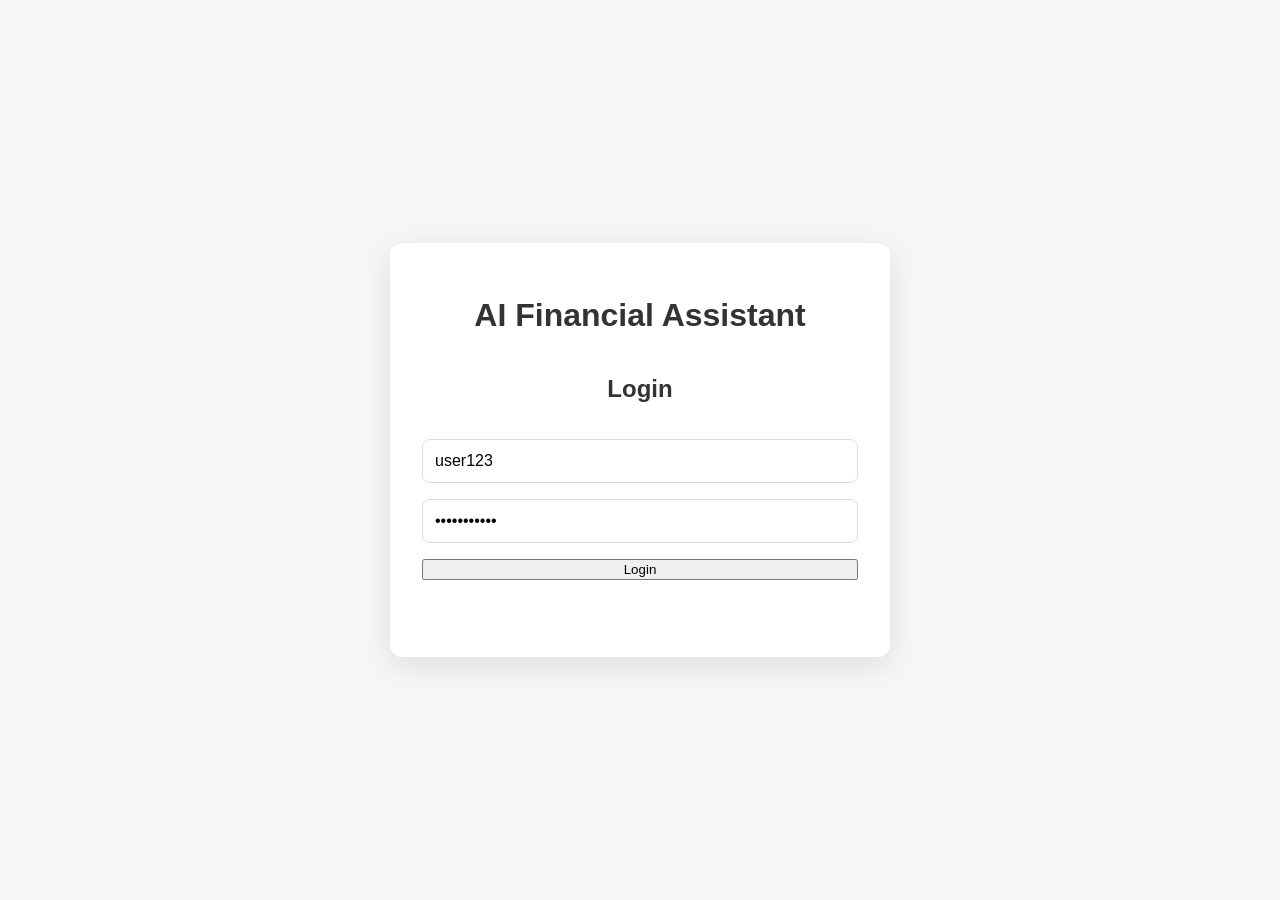
==== frontend/index.html @ 63ec160b "Demo" ====
<head>
<!DOCTYPE html>
<html lang="en">
    <meta charset="UTF-M">
    <meta name="viewport" content="width=device-width, initial-scale=1.0">
    <title>AI Voice Assistant</title>
    <link rel="stylesheet" href="style.css">
</head>
<body>
    <div class="container">
        <h1>AI Financial Assistant</h1>
        
        <div id="login-container">
            <h2>Login</h2>
            <input type="text" id="username" placeholder="Username (user123)" value="user123">
            <input type="password" id="password" placeholder="Password (password123)" value="password123">
            <button id="login-button">Login</button>
            <p id="login-status" class="status-message"></p>
        </div>

        <div id="assistant-container" style="display: none;">
            <button id="speak-button">
                <span>Hold to Speak</span>
            </button>
            <div id="conversation-log">
            </div>
        </div>
    </div>
    <script src="script.js"></script>
</body>
</html>
---- frontend/style.css ----
body {
    font-family: -apple-system, BlinkMacSystemFont, "Segoe UI", Roboto, sans-serif;
    background-color: #f4f7f6;
    display: flex;
    justify-content: center;
    align-items: center;
    min-height: 100vh;
    margin: 0;
}

.container {
    background-color: #ffffff;
    border-radius: 12px;
    box-shadow: 0 8px 30px rgba(0, 0, 0, 0.1);
    width: 90%;
    max-width: 500px;
    padding: 2rem;
    box-sizing: border-box;
}

h1, h2 {
    text-align: center;
    color: #333;
}

/* Login */
#login-container {
    display: flex;
    flex-direction: column;
    gap: 1rem;
}
input[type="text"], input[type="password"] {
    padding: 12px;
    border: 1px solid #ddd;
    border-radius: 8px;
    font-size: 1rem;
}
.status-message {
    text-align: center;
    font-size: 0.9rem;
}
.error { color: #d9534f; }
.success { color: #5cb85c; }

/* Assistant */
#speak-button {
    display: block;
    width: 100%;
    padding: 1rem;
    font-size: 1.2rem;
    font-weight: bold;
    color: white;
    background-color: #007aff;
    border: none;
    border-radius: 8px;
    cursor: pointer;
    transition: background-color 0.2s;
}

#speak-button.listening {
    background-color: #d9534f;
}

#conversation-log {
    margin-top: 1.5rem;
    height: 200px;
    overflow-y: auto;
    border: 1px solid #eee;
    border-radius: 8px;
    padding: 1rem;
    display: flex;
    flex-direction: column;
    gap: 0.75rem;
}

.log-item {
    padding: 10px 15px;
    border-radius: 18px;
    max-width: 80%;
    word-wrap: break-word;
}
.log-item.user {
    background-color: #007aff;
    color: white;
    align-self: flex-end;
    border-bottom-right-radius: 4px;
}
.log-item.bot {
    background-color: #e5e5ea;
    color: black;
    align-self: flex-start;
    border-bottom-left-radius: 4px;
}
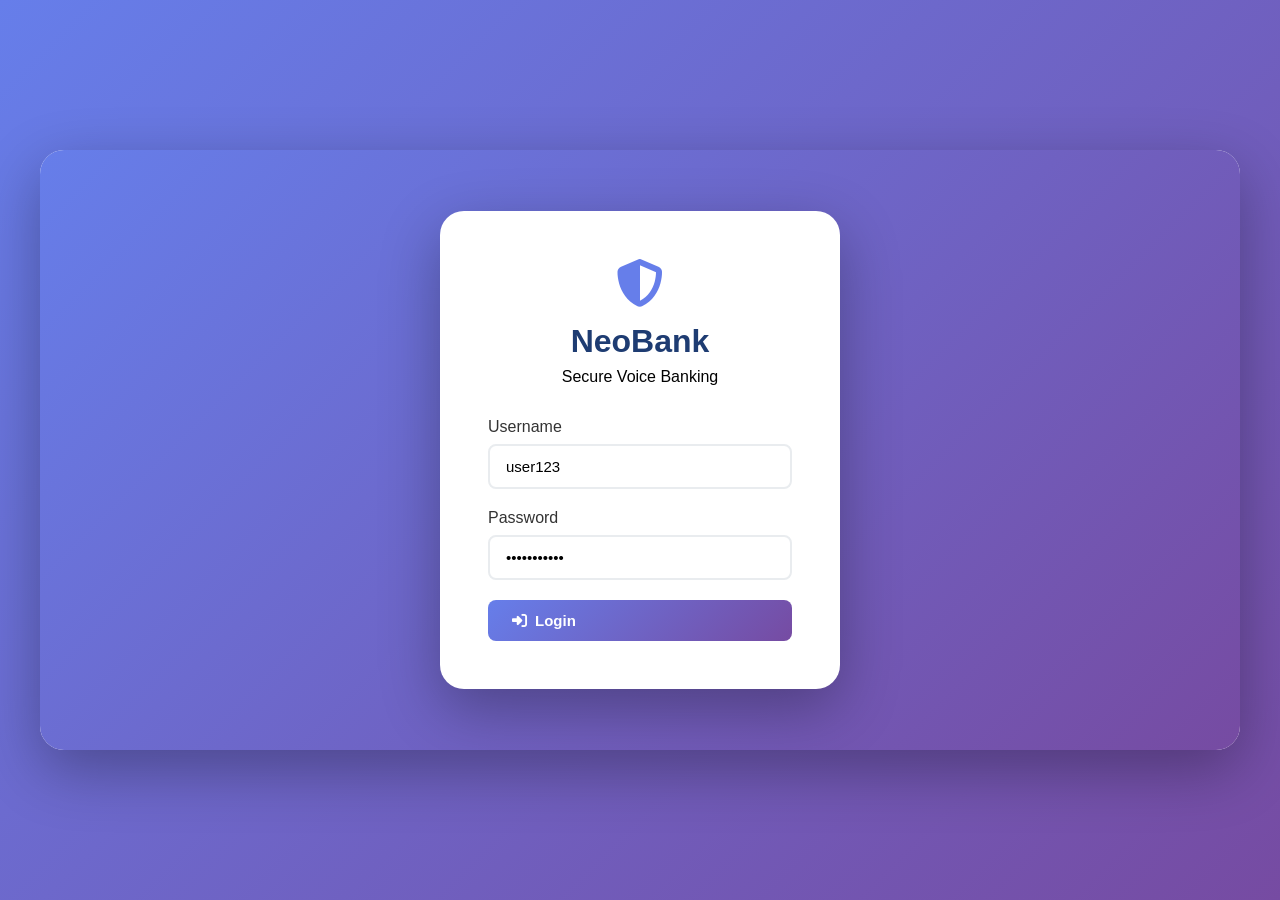
==== commit e2ccea40: "dashboard cretion" ====
--- a/frontend/index.html
+++ b/frontend/index.html
@@ -1,31 +1,1233 @@
-<head>
 <!DOCTYPE html>
 <html lang="en">
-    <meta charset="UTF-M">
+<head>
+    <meta charset="UTF-8">
     <meta name="viewport" content="width=device-width, initial-scale=1.0">
-    <title>AI Voice Assistant</title>
-    <link rel="stylesheet" href="style.css">
+    <title>NeoBank - Advanced Banking</title>
+    <link rel="stylesheet" href="https://cdnjs.cloudflare.com/ajax/libs/font-awesome/6.4.0/css/all.min.css">
+    <style>
+        * {
+            margin: 0;
+            padding: 0;
+            box-sizing: border-box;
+        }
+
+        body {
+            font-family: 'Inter', -apple-system, BlinkMacSystemFont, 'Segoe UI', sans-serif;
+            background: linear-gradient(135deg, #667eea 0%, #764ba2 100%);
+            min-height: 100vh;
+            display: flex;
+            align-items: center;
+            justify-content: center;
+            padding: 20px;
+        }
+
+        .app-container {
+            background: white;
+            border-radius: 24px;
+            box-shadow: 0 20px 60px rgba(0,0,0,0.3);
+            width: 100%;
+            max-width: 1200px;
+            overflow: hidden;
+            display: flex;
+            min-height: 600px;
+        }
+
+        /* Sidebar */
+        .sidebar {
+            background: linear-gradient(180deg, #1e3c72 0%, #2a5298 100%);
+            width: 280px;
+            padding: 30px;
+            color: white;
+            display: flex;
+            flex-direction: column;
+        }
+
+        .logo {
+            display: flex;
+            align-items: center;
+            gap: 12px;
+            margin-bottom: 40px;
+            font-size: 24px;
+            font-weight: bold;
+        }
+
+        .logo i {
+            font-size: 32px;
+            color: #ffd700;
+        }
+
+        .user-info {
+            background: rgba(255,255,255,0.1);
+            padding: 20px;
+            border-radius: 16px;
+            margin-bottom: 30px;
+        }
+
+        .user-info h3 {
+            font-size: 18px;
+            margin-bottom: 8px;
+        }
+
+        .user-info p {
+            font-size: 14px;
+            opacity: 0.8;
+        }
+
+        .nav-menu {
+            flex: 1;
+        }
+
+        .nav-item {
+            padding: 14px 20px;
+            margin-bottom: 8px;
+            border-radius: 12px;
+            cursor: pointer;
+            display: flex;
+            align-items: center;
+            gap: 12px;
+            transition: all 0.3s;
+            font-size: 15px;
+        }
+
+        .nav-item:hover {
+            background: rgba(255,255,255,0.1);
+        }
+
+        .nav-item.active {
+            background: rgba(255,255,255,0.2);
+        }
+
+        .nav-item i {
+            width: 20px;
+            text-align: center;
+        }
+
+        /* Main Content */
+        .main-content {
+            flex: 1;
+            padding: 40px;
+            background: #f8f9fa;
+            overflow-y: auto;
+        }
+
+        .page {
+            display: none;
+        }
+
+        .page.active {
+            display: block;
+            animation: fadeIn 0.3s;
+        }
+
+        @keyframes fadeIn {
+            from { opacity: 0; transform: translateY(10px); }
+            to { opacity: 1; transform: translateY(0); }
+        }
+
+        .page-header {
+            margin-bottom: 30px;
+        }
+
+        .page-header h1 {
+            font-size: 32px;
+            color: #1e3c72;
+            margin-bottom: 8px;
+        }
+
+        .page-header p {
+            color: #666;
+        }
+
+        /* Cards */
+        .card {
+            background: white;
+            border-radius: 16px;
+            padding: 24px;
+            box-shadow: 0 2px 8px rgba(0,0,0,0.1);
+            margin-bottom: 24px;
+        }
+
+        .card-header {
+            display: flex;
+            justify-content: space-between;
+            align-items: center;
+            margin-bottom: 20px;
+        }
+
+        .card-header h2 {
+            font-size: 20px;
+            color: #1e3c72;
+        }
+
+        /* Account Cards */
+        .accounts-grid {
+            display: grid;
+            grid-template-columns: repeat(auto-fit, minmax(300px, 1fr));
+            gap: 20px;
+        }
+
+        .account-card {
+            background: linear-gradient(135deg, #667eea 0%, #764ba2 100%);
+            color: white;
+            padding: 24px;
+            border-radius: 16px;
+            position: relative;
+            overflow: hidden;
+        }
+
+        .account-card::before {
+            content: '';
+            position: absolute;
+            top: -50%;
+            right: -50%;
+            width: 200%;
+            height: 200%;
+            background: radial-gradient(circle, rgba(255,255,255,0.1) 0%, transparent 70%);
+        }
+
+        .account-type {
+            font-size: 14px;
+            opacity: 0.9;
+            margin-bottom: 8px;
+        }
+
+        .account-balance {
+            font-size: 36px;
+            font-weight: bold;
+            margin: 16px 0;
+        }
+
+        .account-number {
+            font-size: 14px;
+            opacity: 0.8;
+        }
+
+        /* Transaction Table */
+        .transaction-table {
+            width: 100%;
+            border-collapse: collapse;
+        }
+
+        .transaction-table th {
+            text-align: left;
+            padding: 12px;
+            border-bottom: 2px solid #e9ecef;
+            color: #666;
+            font-weight: 600;
+            font-size: 14px;
+        }
+
+        .transaction-table td {
+            padding: 16px 12px;
+            border-bottom: 1px solid #f1f3f5;
+        }
+
+        .transaction-table tr:hover {
+            background: #f8f9fa;
+        }
+
+        .transaction-icon {
+            width: 40px;
+            height: 40px;
+            border-radius: 50%;
+            display: flex;
+            align-items: center;
+            justify-content: center;
+            font-size: 18px;
+        }
+
+        .transaction-icon.credit {
+            background: #d4edda;
+            color: #155724;
+        }
+
+        .transaction-icon.debit {
+            background: #f8d7da;
+            color: #721c24;
+        }
+
+        .amount.credit {
+            color: #28a745;
+            font-weight: 600;
+        }
+
+        .amount.debit {
+            color: #dc3545;
+            font-weight: 600;
+        }
+
+        /* Forms */
+        .form-group {
+            margin-bottom: 20px;
+        }
+
+        .form-group label {
+            display: block;
+            margin-bottom: 8px;
+            color: #333;
+            font-weight: 500;
+        }
+
+        .form-group input, .form-group select {
+            width: 100%;
+            padding: 12px 16px;
+            border: 2px solid #e9ecef;
+            border-radius: 8px;
+            font-size: 15px;
+            transition: all 0.3s;
+        }
+
+        .form-group input:focus, .form-group select:focus {
+            outline: none;
+            border-color: #667eea;
+        }
+
+        /* Buttons */
+        .btn {
+            padding: 12px 24px;
+            border: none;
+            border-radius: 8px;
+            font-size: 15px;
+            font-weight: 600;
+            cursor: pointer;
+            transition: all 0.3s;
+            display: inline-flex;
+            align-items: center;
+            gap: 8px;
+        }
+
+        .btn-primary {
+            background: linear-gradient(135deg, #667eea 0%, #764ba2 100%);
+            color: white;
+        }
+
+        .btn-primary:hover {
+            transform: translateY(-2px);
+            box-shadow: 0 4px 12px rgba(102, 126, 234, 0.4);
+        }
+
+        .btn-secondary {
+            background: #e9ecef;
+            color: #333;
+        }
+
+        .btn-secondary:hover {
+            background: #dee2e6;
+        }
+
+        .btn-danger {
+            background: #dc3545;
+            color: white;
+        }
+
+        /* Voice Authentication */
+        .voice-auth-card {
+            text-align: center;
+            padding: 40px;
+        }
+
+        .mic-button {
+            width: 120px;
+            height: 120px;
+            border-radius: 50%;
+            border: none;
+            background: linear-gradient(135deg, #667eea 0%, #764ba2 100%);
+            color: white;
+            font-size: 48px;
+            cursor: pointer;
+            transition: all 0.3s;
+            box-shadow: 0 8px 24px rgba(102, 126, 234, 0.3);
+            margin: 20px auto;
+            display: flex;
+            align-items: center;
+            justify-content: center;
+        }
+
+        .mic-button:hover {
+            transform: scale(1.05);
+        }
+
+        .mic-button.recording {
+            animation: pulse 1.5s infinite;
+            background: #dc3545;
+        }
+
+        @keyframes pulse {
+            0%, 100% { transform: scale(1); }
+            50% { transform: scale(1.1); }
+        }
+
+        .status-badge {
+            display: inline-block;
+            padding: 6px 12px;
+            border-radius: 20px;
+            font-size: 13px;
+            font-weight: 600;
+        }
+
+        .status-badge.success {
+            background: #d4edda;
+            color: #155724;
+        }
+
+        .status-badge.warning {
+            background: #fff3cd;
+            color: #856404;
+        }
+
+        .status-badge.danger {
+            background: #f8d7da;
+            color: #721c24;
+        }
+
+        /* Modal */
+        .modal {
+            display: none;
+            position: fixed;
+            top: 0;
+            left: 0;
+            right: 0;
+            bottom: 0;
+            background: rgba(0,0,0,0.5);
+            z-index: 1000;
+            align-items: center;
+            justify-content: center;
+        }
+
+        .modal.active {
+            display: flex;
+        }
+
+        .modal-content {
+            overflow-y: auto;
+            background: white;
+            border-radius: 16px;
+            padding: 32px;
+            max-width: 500px;
+            width: 90%;
+            max-height: 90vh;
+        }
+
+        .modal-header {
+            margin-bottom: 24px;
+        }
+
+        .modal-header h2 {
+            color: #1e3c72;
+            margin-bottom: 8px;
+        }
+
+        .close-modal {
+            float: right;
+            font-size: 24px;
+            cursor: pointer;
+            color: #999;
+        }
+
+        .close-modal:hover {
+            color: #333;
+        }
+
+        /* Login Screen */
+        #login-screen {
+            display: flex;
+            align-items: center;
+            justify-content: center;
+            width: 100%;
+            min-height: 600px;
+            background: linear-gradient(135deg, #667eea 0%, #764ba2 100%);
+        }
+
+        .login-card {
+            background: white;
+            border-radius: 24px;
+            padding: 48px;
+            width: 100%;
+            max-width: 400px;
+            box-shadow: 0 20px 60px rgba(0,0,0,0.3);
+        }
+
+        .login-header {
+            text-align: center;
+            margin-bottom: 32px;
+        }
+
+        .login-header i {
+            font-size: 48px;
+            color: #667eea;
+            margin-bottom: 16px;
+        }
+
+        .login-header h1 {
+            color: #1e3c72;
+            margin-bottom: 8px;
+        }
+
+        .alert {
+            padding: 12px 16px;
+            border-radius: 8px;
+            margin-bottom: 16px;
+            font-size: 14px;
+        }
+
+        .alert-success {
+            background: #d4edda;
+            color: #155724;
+        }
+
+        .alert-danger {
+            background: #f8d7da;
+            color: #721c24;
+        }
+
+        .alert-info {
+            background: #d1ecf1;
+            color: #0c5460;
+        }
+
+        /* Responsive */
+        @media (max-width: 768px) {
+            .app-container {
+                flex-direction: column;
+            }
+            
+            .sidebar {
+                width: 100%;
+            }
+            
+            .accounts-grid {
+                grid-template-columns: 1fr;
+            }
+        }
+    </style>
 </head>
 <body>
-    <div class="container">
-        <h1>AI Financial Assistant</h1>
-        
-        <div id="login-container">
-            <h2>Login</h2>
-            <input type="text" id="username" placeholder="Username (user123)" value="user123">
-            <input type="password" id="password" placeholder="Password (password123)" value="password123">
-            <button id="login-button">Login</button>
-            <p id="login-status" class="status-message"></p>
+    <div class="app-container">
+        <!-- Login Screen -->
+        <div id="login-screen">
+            <div class="login-card">
+                <div class="login-header">
+                    <i class="fa-solid fa-shield-halved"></i>
+                    <h1>NeoBank</h1>
+                    <p>Secure Voice Banking</p>
+                </div>
+                <div id="login-alert"></div>
+                <div class="form-group">
+                    <label>Username</label>
+                    <input type="text" id="login-username" value="user123" placeholder="Enter username">
+                </div>
+                <div class="form-group">
+                    <label>Password</label>
+                    <input type="password" id="login-password" value="password123" placeholder="Enter password">
+                </div>
+                <button class="btn btn-primary" id="login-btn" style="width: 100%;">
+                    <i class="fa-solid fa-sign-in-alt"></i> Login
+                </button>
+            </div>
         </div>
 
-        <div id="assistant-container" style="display: none;">
-            <button id="speak-button">
-                <span>Hold to Speak</span>
-            </button>
-            <div id="conversation-log">
+        <!-- Main App (Hidden until login) -->
+        <div id="main-app" style="display: none; width: 100%; flex-direction: row;">
+            <!-- Sidebar -->
+            <div class="sidebar">
+                <div class="logo">
+                    <i class="fa-solid fa-shield-halved"></i>
+                    <span>NeoBank</span>
+                </div>
+
+                <div class="user-info">
+                    <h3 id="user-name">Alex Johnson</h3>
+                    <p id="user-account">Account: ****5678</p>
+                    <div style="margin-top: 12px;">
+                        <span class="status-badge" id="voice-status">
+                            <i class="fa-solid fa-microphone-slash"></i> Voice Not Enrolled
+                        </span>
+                    </div>
+                </div>
+
+                <nav class="nav-menu">
+                    <div class="nav-item active" data-page="dashboard">
+                        <i class="fa-solid fa-house"></i>
+                        <span>Dashboard</span>
+                    </div>
+                    <div class="nav-item" data-page="accounts">
+                        <i class="fa-solid fa-wallet"></i>
+                        <span>Accounts</span>
+                    </div>
+                    <div class="nav-item" data-page="transfer">
+                        <i class="fa-solid fa-exchange-alt"></i>
+                        <span>Transfer Money</span>
+                    </div>
+                    <div class="nav-item" data-page="transactions">
+                        <i class="fa-solid fa-receipt"></i>
+                        <span>Transactions</span>
+                    </div>
+                    <div class="nav-item" data-page="voice-auth">
+                        <i class="fa-solid fa-microphone"></i>
+                        <span>Voice Authentication</span>
+                    </div>
+                </nav>
+
+                <button class="btn btn-secondary" id="logout-btn" style="width: 100%;">
+                    <i class="fa-solid fa-sign-out-alt"></i> Logout
+                </button>
+            </div>
+
+            <!-- Main Content Area -->
+            <div class="main-content">
+                <!-- Dashboard Page -->
+                <div class="page active" id="page-dashboard">
+                    <div class="page-header">
+                        <h1>Dashboard</h1>
+                        <p>Welcome back! Here's your financial overview</p>
+                    </div>
+
+                    <div class="accounts-grid">
+                        <div class="account-card">
+                            <div class="account-type">Checking Account</div>
+                            <div class="account-balance" id="dash-balance">$5,230.50</div>
+                            <div class="account-number">•••• •••• •••• 5678</div>
+                        </div>
+                    </div>
+
+                    <div class="card">
+                        <div class="card-header">
+                            <h2>Recent Transactions</h2>
+                            <a href="#" class="view-all" style="color: #667eea; text-decoration: none;">View All</a>
+                        </div>
+                        <table class="transaction-table" id="recent-transactions">
+                            <thead>
+                                <tr>
+                                    <th>Type</th>
+                                    <th>Description</th>
+                                    <th>Date</th>
+                                    <th>Amount</th>
+                                </tr>
+                            </thead>
+                            <tbody>
+                                <tr>
+                                    <td>
+                                        <div class="transaction-icon debit">
+                                            <i class="fa-solid fa-arrow-up"></i>
+                                        </div>
+                                    </td>
+                                    <td>Starbucks</td>
+                                    <td>2025-11-16</td>
+                                    <td class="amount debit">-$5.75</td>
+                                </tr>
+                            </tbody>
+                        </table>
+                    </div>
+                </div>
+
+                <!-- Accounts Page -->
+                <div class="page" id="page-accounts">
+                    <div class="page-header">
+                        <h1>My Accounts</h1>
+                        <p>Manage your accounts and view balances</p>
+                    </div>
+
+                    <div class="accounts-grid" id="accounts-list">
+                        <!-- Populated by JS -->
+                    </div>
+                </div>
+
+                <!-- Transfer Page -->
+                <div class="page" id="page-transfer">
+                    <div class="page-header">
+                        <h1>Transfer Money</h1>
+                        <p>Send money securely with voice authentication</p>
+                    </div>
+
+                    <div class="card">
+                        <div id="transfer-alert"></div>
+                        <div class="form-group">
+                            <label>Recipient</label>
+                            <input type="text" id="transfer-recipient" placeholder="Enter recipient name">
+                        </div>
+                        <div class="form-group">
+                            <label>Amount</label>
+                            <input type="number" id="transfer-amount" placeholder="0.00" step="0.01">
+                        </div>
+                        <div class="form-group">
+                            <label>Currency</label>
+                            <select id="transfer-currency">
+                                <option value="USD">USD - US Dollar</option>
+                                <option value="EUR">EUR - Euro</option>
+                                <option value="GBP">GBP - British Pound</option>
+                            </select>
+                        </div>
+                        <button class="btn btn-primary" id="initiate-transfer-btn">
+                            <i class="fa-solid fa-lock"></i> Proceed to Security Verification
+                        </button>
+                    </div>
+                </div>
+
+                <!-- Transactions Page -->
+                <div class="page" id="page-transactions">
+                    <div class="page-header">
+                        <h1>Transaction History</h1>
+                        <p>View all your past transactions</p>
+                    </div>
+
+                    <div class="card">
+                        <table class="transaction-table" id="all-transactions">
+                            <thead>
+                                <tr>
+                                    <th>Type</th>
+                                    <th>Description</th>
+                                    <th>Date</th>
+                                    <th>Amount</th>
+                                    <th>Status</th>
+                                </tr>
+                            </thead>
+                            <tbody>
+                                <!-- Populated by JS -->
+                            </tbody>
+                        </table>
+                    </div>
+                </div>
+
+                <!-- Voice Authentication Page -->
+                <div class="page" id="page-voice-auth">
+                    <div class="page-header">
+                        <h1>Voice Authentication</h1>
+                        <p>Set up biometric voice security</p>
+                    </div>
+
+                    <div class="card voice-auth-card">
+                        <h2 style="margin-bottom: 16px;">Voice ID Setup</h2>
+                        <p style="color: #666; margin-bottom: 24px;">
+                            Record yourself saying: <strong>"My voice is my password"</strong>
+                        </p>
+                        
+                        <div id="enrollment-controls">
+                            <div style="display: flex; gap: 16px; justify-content: center; margin: 24px 0;">
+                                <button class="btn btn-primary" id="record-sample-1">
+                                    <i class="fa-solid fa-microphone"></i> Sample 1
+                                </button>
+                                <button class="btn btn-secondary" id="record-sample-2" disabled>
+                                    <i class="fa-solid fa-microphone"></i> Sample 2
+                                </button>
+                                <button class="btn btn-secondary" id="record-sample-3" disabled>
+                                    <i class="fa-solid fa-microphone"></i> Sample 3
+                                </button>
+                            </div>
+                            <button class="btn btn-primary" id="submit-enrollment" style="display: none;">
+                                <i class="fa-solid fa-check"></i> Complete Enrollment
+                            </button>
+                        </div>
+                        
+                        <div id="enrollment-status" style="margin-top: 24px;"></div>
+                    </div>
+                </div>
             </div>
         </div>
     </div>
-    <script src="script.js"></script>
+
+    <!-- Security Verification Modal -->
+    <div class="modal" id="security-modal">
+        <div class="modal-content">
+            <div class="modal-header">
+                <span class="close-modal" id="close-security-modal">&times;</span>
+                <h2>Security Verification</h2>
+                <p style="color: #666;">Please complete verification to proceed</p>
+            </div>
+            
+            <div id="security-step-pin" class="security-step">
+                <h3 style="margin-bottom: 16px;">Step 1: Enter PIN</h3>
+                <div class="form-group">
+                    <label>4-Digit PIN</label>
+                    <input type="password" id="security-pin" placeholder="••••" maxlength="4">
+                </div>
+                <button class="btn btn-primary" id="verify-pin-btn">
+                    <i class="fa-solid fa-check"></i> Verify PIN
+                </button>
+            </div>
+
+            <div id="security-step-voice" class="security-step" style="display: none;">
+                <h3 style="margin-bottom: 16px;">Step 2: Voice Verification</h3>
+                <p style="color: #666; margin-bottom: 24px;">
+                    Say: <strong>"My voice is my password"</strong>
+                </p>
+                <button class="mic-button" id="verify-voice-btn">
+                    <i class="fa-solid fa-microphone"></i>
+                </button>
+                <p style="text-align: center; color: #666;">Click to record</p>
+            </div>
+
+            <div id="security-status" style="margin-top: 24px;"></div>
+        </div>
+    </div>
+
+    <script>
+        // Configuration
+        const API_URL = 'http://127.0.0.1:8000';
+        let userToken = null;
+        let currentUser = null;
+        let audioContext = null;
+        let mediaStreamSource = null;
+        let audioBlobs = [];
+        let pendingTransfer = null;
+
+        // Initialize
+        document.addEventListener('DOMContentLoaded', () => {
+            initializeApp();
+        });
+
+        async function initializeApp() {
+            // Setup audio context
+            try {
+                const stream = await navigator.mediaDevices.getUserMedia({ audio: true });
+                audioContext = new (window.AudioContext || window.webkitAudioContext)();
+                mediaStreamSource = audioContext.createMediaStreamSource(stream);
+                console.log('✓ Audio initialized');
+            } catch (err) {
+                console.error('Microphone access denied:', err);
+            }
+
+            // Event Listeners
+            document.getElementById('login-btn').addEventListener('click', handleLogin);
+            document.getElementById('logout-btn').addEventListener('click', handleLogout);
+            document.getElementById('initiate-transfer-btn').addEventListener('click', initiateTransfer);
+            document.getElementById('verify-pin-btn').addEventListener('click', verifyPIN);
+            document.getElementById('verify-voice-btn').addEventListener('click', recordVoiceVerification);
+            document.getElementById('close-security-modal').addEventListener('click', closeSecurityModal);
+            document.getElementById('submit-enrollment').addEventListener('click', submitEnrollment);
+            document.getElementById('record-sample-1').addEventListener('click', () => recordSample(1));
+            document.getElementById('record-sample-2').addEventListener('click', () => recordSample(2));
+            document.getElementById('record-sample-3').addEventListener('click', () => recordSample(3));
+
+            // Navigation
+            document.querySelectorAll('.nav-item').forEach(item => {
+                item.addEventListener('click', () => navigateToPage(item.dataset.page));
+            });
+        }
+
+        // Authentication
+        async function handleLogin() {
+            const username = document.getElementById('login-username').value;
+            const password = document.getElementById('login-password').value;
+            const alertDiv = document.getElementById('login-alert');
+
+            try {
+                const response = await fetch(`${API_URL}/auth/login`, {
+                    method: 'POST',
+                    headers: { 'Content-Type': 'application/json' },
+                    body: JSON.stringify({ username, password })
+                });
+
+                if (!response.ok) throw new Error('Invalid credentials');
+
+                const data = await response.json();
+                userToken = data.access_token;
+
+                alertDiv.innerHTML = '<div class="alert alert-success">Login successful! Loading your account...</div>';
+
+                setTimeout(() => {
+                    document.getElementById('login-screen').style.display = 'none';
+                    document.getElementById('main-app').style.display = 'flex';
+                    loadUserData();
+                }, 1000);
+
+            } catch (error) {
+                alertDiv.innerHTML = '<div class="alert alert-danger">Login failed. Please check your credentials.</div>';
+            }
+        }
+
+        function handleLogout() {
+            userToken = null;
+            currentUser = null;
+            document.getElementById('main-app').style.display = 'none';
+            document.getElementById('login-screen').style.display = 'flex';
+            document.getElementById('login-alert').innerHTML = '';
+        }
+
+        async function loadUserData() {
+            try {
+                // Load balance
+                const balanceRes = await fetch(`${API_URL}/accounts/balance`, {
+                    headers: { 'Authorization': `Bearer ${userToken}` }
+                });
+                const accounts = await balanceRes.json();
+                currentUser = { accounts };
+
+                // Update UI
+                updateDashboard(accounts[0]);
+                updateAccountsList(accounts);
+                loadTransactions();
+
+            } catch (error) {
+                console.error('Failed to load user data:', error);
+            }
+        }
+
+        function updateDashboard(account) {
+            document.getElementById('dash-balance').textContent = `$${account.balance.toFixed(2)}`;
+        }
+
+        function updateAccountsList(accounts) {
+            const container = document.getElementById('accounts-list');
+            container.innerHTML = accounts.map(acc => `
+                <div class="account-card">
+                    <div class="account-type">${acc.account_type.charAt(0).toUpperCase() + acc.account_type.slice(1)} Account</div>
+                    <div class="account-balance">$${acc.balance.toFixed(2)}</div>
+                    <div class="account-number">•••• •••• •••• 5678</div>
+                </div>
+            `).join('');
+        }
+
+        async function loadTransactions() {
+            try {
+                const response = await fetch(`${API_URL}/accounts/history`, {
+                    headers: { 'Authorization': `Bearer ${userToken}` }
+                });
+                const transactions = await response.json();
+
+                const tbody = document.querySelector('#all-transactions tbody');
+                tbody.innerHTML = transactions.map(tx => `
+                    <tr>
+                        <td>
+                            <div class="transaction-icon ${tx.amount < 0 ? 'debit' : 'credit'}">
+                                <i class="fa-solid fa-arrow-${tx.amount < 0 ? 'up' : 'down'}"></i>
+                            </div>
+                        </td>
+                        <td>${tx.description}</td>
+                        <td>${tx.date}</td>
+                        <td class="amount ${tx.amount < 0 ? 'debit' : 'credit'}">
+                            ${tx.amount < 0 ? '-' : '+'}$${Math.abs(tx.amount).toFixed(2)}
+                        </td>
+                        <td><span class="status-badge success">Completed</span></td>
+                    </tr>
+                `).join('');
+
+            } catch (error) {
+                console.error('Failed to load transactions:', error);
+            }
+        }
+
+        // Navigation
+        function navigateToPage(pageId) {
+            document.querySelectorAll('.page').forEach(page => page.classList.remove('active'));
+            document.querySelectorAll('.nav-item').forEach(item => item.classList.remove('active'));
+            
+            document.getElementById(`page-${pageId}`).classList.add('active');
+            document.querySelector(`[data-page="${pageId}"]`).classList.add('active');
+        }
+
+        // Transfer Flow
+        function initiateTransfer() {
+            const recipient = document.getElementById('transfer-recipient').value;
+            const amount = parseFloat(document.getElementById('transfer-amount').value);
+            const currency = document.getElementById('transfer-currency').value;
+            const alertDiv = document.getElementById('transfer-alert');
+
+            if (!recipient || !amount || amount <= 0) {
+                alertDiv.innerHTML = '<div class="alert alert-danger">Please enter valid recipient and amount</div>';
+                return;
+            }
+
+            if (amount > currentUser.accounts[0].balance) {
+                alertDiv.innerHTML = '<div class="alert alert-danger">Insufficient funds</div>';
+                return;
+            }
+
+            pendingTransfer = { recipient, amount, currency };
+            document.getElementById('security-modal').classList.add('active');
+        }
+
+        async function verifyPIN() {
+            const pin = document.getElementById('security-pin').value;
+            const statusDiv = document.getElementById('security-status');
+
+            if (pin.length !== 4) {
+                statusDiv.innerHTML = '<div class="alert alert-danger">PIN must be 4 digits</div>';
+                return;
+            }
+
+            try {
+                const response = await fetch(`${API_URL}/auth/verify-pin`, {
+                    method: 'POST',
+                    headers: {
+                        'Authorization': `Bearer ${userToken}`,
+                        'Content-Type': 'application/json'
+                    },
+                    body: JSON.stringify({ pin })
+                });
+
+                if (!response.ok) throw new Error('Invalid PIN');
+
+                statusDiv.innerHTML = '<div class="alert alert-success">PIN verified! Proceed to voice verification.</div>';
+                pendingTransfer.pin = pin;
+
+                setTimeout(() => {
+                    document.getElementById('security-step-pin').style.display = 'none';
+                    document.getElementById('security-step-voice').style.display = 'block';
+                    statusDiv.innerHTML = '';
+                }, 1500);
+
+            } catch (error) {
+                statusDiv.innerHTML = '<div class="alert alert-danger">Invalid PIN. Please try again.</div>';
+            }
+        }
+
+        async function login() {
+            const username = document.getElementById("username").value;
+            const password = document.getElementById("password").value;
+
+            const response = await fetch("http://127.0.0.1:8000/auth/login", {
+                method: "POST",
+                headers: {
+                    "Content-Type": "application/json"
+                },
+                body: JSON.stringify({ username, password })
+            });
+
+            const data = await response.json();
+
+            if (response.ok) {
+                localStorage.setItem("token", data.access_token);
+                alert("Login successful!");
+                window.location.href = "/dashboard.html";
+            } else {
+                alert("Login failed: " + data.detail);
+            }
+        }
+
+
+        async function recordVoiceVerification() {
+            if (!audioContext || audioContext.state === 'suspended') {
+                await audioContext.resume();
+            }
+
+            const button = document.getElementById('verify-voice-btn');
+            const statusDiv = document.getElementById('security-status');
+
+            button.classList.add('recording');
+            statusDiv.innerHTML = '<div class="alert alert-info">Recording... Speak now!</div>';
+
+            const audioData = [];
+            const bufferSize = 4096;
+            const recorderNode = audioContext.createScriptProcessor(bufferSize, 1, 1);
+
+            recorderNode.onaudioprocess = (e) => {
+                const inputData = e.inputBuffer.getChannelData(0);
+                for (let i = 0; i < inputData.length; i++) {
+                    audioData.push(inputData[i]);
+                }
+            };
+
+            mediaStreamSource.connect(recorderNode);
+            recorderNode.connect(audioContext.destination);
+
+            setTimeout(async () => {
+                mediaStreamSource.disconnect(recorderNode);
+                recorderNode.disconnect(audioContext.destination);
+                button.classList.remove('recording');
+
+                const wavBlob = exportWAV(audioData, audioContext.sampleRate);
+                await verifyVoiceAndTransfer(wavBlob);
+            }, 3000);
+        }
+
+        async function verifyVoiceAndTransfer(voiceBlob) {
+            const statusDiv = document.getElementById('security-status');
+            statusDiv.innerHTML = '<div class="alert alert-info">Verifying your voice...</div>';
+
+            try {
+                const formData = new FormData();
+                formData.append('file', voiceBlob, 'verify.wav');
+
+                const response = await fetch(`${API_URL}/auth/verify-voice`, {
+                    method: 'POST',
+                    headers: { 'Authorization': `Bearer ${userToken}` },
+                    body: formData
+                });
+
+                if (!response.ok) {
+                    const error = await response.json();
+                    throw new Error(error.detail || 'Voice verification failed');
+                }
+
+                statusDiv.innerHTML = '<div class="alert alert-success">Voice verified! Processing transfer...</div>';
+
+                // Execute transfer
+                setTimeout(() => executeTransfer(), 1000);
+
+            } catch (error) {
+                statusDiv.innerHTML = `<div class="alert alert-danger">${error.message}</div>`;
+            }
+        }
+
+        async function executeTransfer() {
+            const statusDiv = document.getElementById('security-status');
+
+            try {
+                const response = await fetch(`${API_URL}/transfer`, {
+                    method: 'POST',
+                    headers: {
+                        'Authorization': `Bearer ${userToken}`,
+                        'Content-Type': 'application/json'
+                    },
+                    body: JSON.stringify({
+                        recipient: pendingTransfer.recipient,
+                        amount: pendingTransfer.amount,
+                        currency: pendingTransfer.currency,
+                        pin: pendingTransfer.pin
+                    })
+                });
+
+                if (!response.ok) throw new Error('Transfer failed');
+
+                const data = await response.json();
+                statusDiv.innerHTML = `<div class="alert alert-success">Transfer successful! New balance: ${data.new_balance.toFixed(2)}</div>`;
+
+                setTimeout(() => {
+                    closeSecurityModal();
+                    loadUserData();
+                    document.getElementById('transfer-alert').innerHTML = '<div class="alert alert-success">Money transferred successfully!</div>';
+                    document.getElementById('transfer-recipient').value = '';
+                    document.getElementById('transfer-amount').value = '';
+                }, 2000);
+
+            } catch (error) {
+                statusDiv.innerHTML = '<div class="alert alert-danger">Transfer failed. Please try again.</div>';
+            }
+        }
+
+        function closeSecurityModal() {
+            document.getElementById('security-modal').classList.remove('active');
+            document.getElementById('security-step-pin').style.display = 'block';
+            document.getElementById('security-step-voice').style.display = 'none';
+            document.getElementById('security-pin').value = '';
+            document.getElementById('security-status').innerHTML = '';
+            pendingTransfer = null;
+        }
+
+        // Voice Enrollment
+        async function recordSample(sampleNum) {
+            if (!audioContext || audioContext.state === 'suspended') {
+                await audioContext.resume();
+            }
+
+            const button = document.getElementById(`record-sample-${sampleNum}`);
+            const nextButton = document.getElementById(`record-sample-${sampleNum + 1}`);
+            const statusDiv = document.getElementById('enrollment-status');
+
+            button.innerHTML = '<i class="fa-solid fa-circle fa-beat"></i> Recording...';
+            button.disabled = true;
+            statusDiv.innerHTML = '<div class="alert alert-info">Recording... Say: "My voice is my password"</div>';
+
+            const audioData = [];
+            const bufferSize = 4096;
+            const recorderNode = audioContext.createScriptProcessor(bufferSize, 1, 1);
+
+            recorderNode.onaudioprocess = (e) => {
+                const inputData = e.inputBuffer.getChannelData(0);
+                for (let i = 0; i < inputData.length; i++) {
+                    audioData.push(inputData[i]);
+                }
+            };
+
+            mediaStreamSource.connect(recorderNode);
+            recorderNode.connect(audioContext.destination);
+
+            setTimeout(() => {
+                mediaStreamSource.disconnect(recorderNode);
+                recorderNode.disconnect(audioContext.destination);
+
+                const wavBlob = exportWAV(audioData, audioContext.sampleRate);
+                audioBlobs.push(wavBlob);
+
+                button.innerHTML = '<i class="fa-solid fa-check"></i> Recorded';
+                button.style.background = '#28a745';
+                button.style.color = 'white';
+                statusDiv.innerHTML = `<div class="alert alert-success">Sample ${sampleNum} recorded successfully</div>`;
+
+                if (nextButton) {
+                    nextButton.disabled = false;
+                    nextButton.classList.remove('btn-secondary');
+                    nextButton.classList.add('btn-primary');
+                } else {
+                    document.getElementById('submit-enrollment').style.display = 'block';
+                }
+            }, 3000);
+        }
+
+        async function submitEnrollment() {
+            const statusDiv = document.getElementById('enrollment-status');
+
+            if (audioBlobs.length !== 3) {
+                statusDiv.innerHTML = '<div class="alert alert-danger">Please record all 3 samples</div>';
+                return;
+            }
+
+            statusDiv.innerHTML = '<div class="alert alert-info">Uploading voice samples...</div>';
+
+            try {
+                const formData = new FormData();
+                formData.append('file1', audioBlobs[0], 'sample1.wav');
+                formData.append('file2', audioBlobs[1], 'sample2.wav');
+                formData.append('file3', audioBlobs[2], 'sample3.wav');
+
+                const response = await fetch(`${API_URL}/auth/enroll-voice`, {
+                    method: 'POST',
+                    headers: { 'Authorization': `Bearer ${userToken}` },
+                    body: formData
+                });
+
+                if (!response.ok) throw new Error('Enrollment failed');
+
+                statusDiv.innerHTML = '<div class="alert alert-success">Voice authentication enabled!</div>';
+                document.getElementById('voice-status').innerHTML = '<i class="fa-solid fa-microphone"></i> Voice Enrolled';
+                document.getElementById('voice-status').classList.remove('warning');
+                document.getElementById('voice-status').classList.add('success');
+
+                // Reset enrollment
+                audioBlobs = [];
+                document.getElementById('enrollment-controls').style.display = 'none';
+
+            } catch (error) {
+                statusDiv.innerHTML = '<div class="alert alert-danger">Enrollment failed. Please try again.</div>';
+            }
+        }
+
+        // Audio Processing
+        function exportWAV(audioData, sampleRate) {
+            const buffer = new ArrayBuffer(44 + audioData.length * 2);
+            const view = new DataView(buffer);
+
+            writeString(view, 0, 'RIFF');
+            view.setUint32(4, 36 + audioData.length * 2, true);
+            writeString(view, 8, 'WAVE');
+            writeString(view, 12, 'fmt ');
+            view.setUint32(16, 16, true);
+            view.setUint16(20, 1, true);
+            view.setUint16(22, 1, true);
+            view.setUint32(24, sampleRate, true);
+            view.setUint32(28, sampleRate * 2, true);
+            view.setUint16(32, 2, true);
+            view.setUint16(34, 16, true);
+            writeString(view, 36, 'data');
+            view.setUint32(40, audioData.length * 2, true);
+
+            let offset = 44;
+            for (let i = 0; i < audioData.length; i++) {
+                let s = Math.max(-1, Math.min(1, audioData[i]));
+                s = s < 0 ? s * 0x8000 : s * 0x7FFF;
+                view.setInt16(offset, s, true);
+                offset += 2;
+            }
+
+            return new Blob([view], { type: 'audio/wav' });
+        }
+
+        function writeString(view, offset, string) {
+            for (let i = 0; i < string.length; i++) {
+                view.setUint8(offset + i, string.charCodeAt(i));
+            }
+        }
+    </script>
 </body>
 </html>
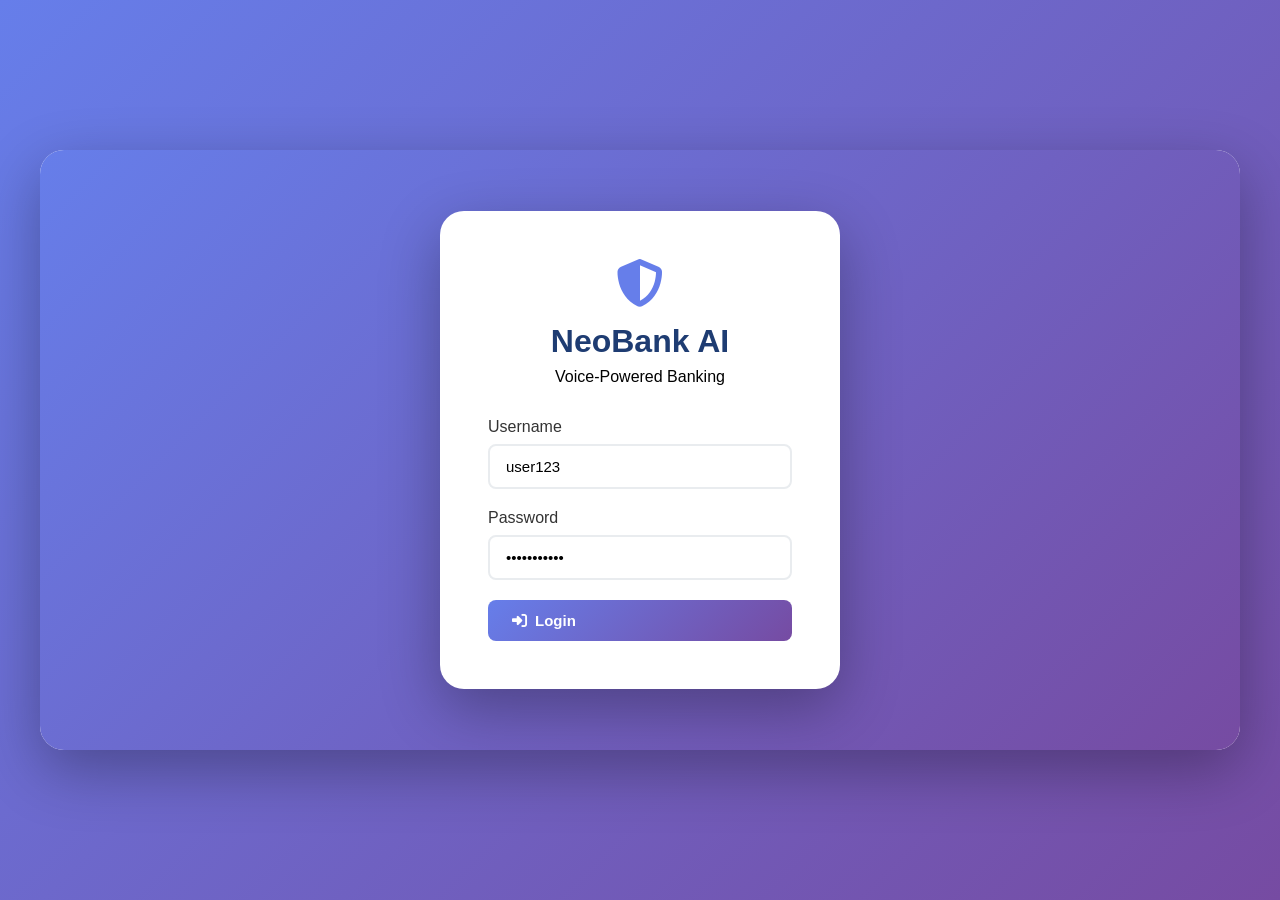
==== commit 64d0350c: "Voice Assistant" ====
--- a/frontend/index.html
+++ b/frontend/index.html
@@ -3,7 +3,8 @@
 <head>
     <meta charset="UTF-8">
     <meta name="viewport" content="width=device-width, initial-scale=1.0">
-    <title>NeoBank - Advanced Banking</title>
+    <title>NeoBank - AI Voice Banking</title>
+    <link rel="icon" href="data:,">
     <link rel="stylesheet" href="https://cdnjs.cloudflare.com/ajax/libs/font-awesome/6.4.0/css/all.min.css">
     <style>
         * {
@@ -33,7 +34,6 @@
             min-height: 600px;
         }
 
-        /* Sidebar */
         .sidebar {
             background: linear-gradient(180deg, #1e3c72 0%, #2a5298 100%);
             width: 280px;
@@ -103,7 +103,6 @@
             text-align: center;
         }
 
-        /* Main Content */
         .main-content {
             flex: 1;
             padding: 40px;
@@ -139,7 +138,6 @@
             color: #666;
         }
 
-        /* Cards */
         .card {
             background: white;
             border-radius: 16px;
@@ -148,19 +146,6 @@
             margin-bottom: 24px;
         }
 
-        .card-header {
-            display: flex;
-            justify-content: space-between;
-            align-items: center;
-            margin-bottom: 20px;
-        }
-
-        .card-header h2 {
-            font-size: 20px;
-            color: #1e3c72;
-        }
-
-        /* Account Cards */
         .accounts-grid {
             display: grid;
             grid-template-columns: repeat(auto-fit, minmax(300px, 1fr));
@@ -176,16 +161,6 @@
             overflow: hidden;
         }
 
-        .account-card::before {
-            content: '';
-            position: absolute;
-            top: -50%;
-            right: -50%;
-            width: 200%;
-            height: 200%;
-            background: radial-gradient(circle, rgba(255,255,255,0.1) 0%, transparent 70%);
-        }
-
         .account-type {
             font-size: 14px;
             opacity: 0.9;
@@ -203,7 +178,6 @@
             opacity: 0.8;
         }
 
-        /* Transaction Table */
         .transaction-table {
             width: 100%;
             border-collapse: collapse;
@@ -221,10 +195,6 @@
         .transaction-table td {
             padding: 16px 12px;
             border-bottom: 1px solid #f1f3f5;
-        }
-
-        .transaction-table tr:hover {
-            background: #f8f9fa;
         }
 
         .transaction-icon {
@@ -257,7 +227,6 @@
             font-weight: 600;
         }
 
-        /* Forms */
         .form-group {
             margin-bottom: 20px;
         }
@@ -283,7 +252,6 @@
             border-color: #667eea;
         }
 
-        /* Buttons */
         .btn {
             padding: 12px 24px;
             border: none;
@@ -312,50 +280,123 @@
             color: #333;
         }
 
-        .btn-secondary:hover {
-            background: #dee2e6;
-        }
-
-        .btn-danger {
-            background: #dc3545;
-            color: white;
-        }
-
-        /* Voice Authentication */
-        .voice-auth-card {
+        /* Voice Assistant Specific */
+        .voice-assistant-card {
             text-align: center;
             padding: 40px;
-        }
-
-        .mic-button {
-            width: 120px;
-            height: 120px;
+            background: linear-gradient(135deg, #f5f7fa 0%, #c3cfe2 100%);
+        }
+
+        .voice-wave {
+            width: 200px;
+            height: 200px;
+            margin: 0 auto 30px;
+            position: relative;
+        }
+
+        .voice-button {
+            width: 150px;
+            height: 150px;
             border-radius: 50%;
             border: none;
             background: linear-gradient(135deg, #667eea 0%, #764ba2 100%);
             color: white;
-            font-size: 48px;
+            font-size: 64px;
             cursor: pointer;
             transition: all 0.3s;
             box-shadow: 0 8px 24px rgba(102, 126, 234, 0.3);
-            margin: 20px auto;
+            position: relative;
             display: flex;
             align-items: center;
             justify-content: center;
         }
 
-        .mic-button:hover {
+        .voice-button:hover {
             transform: scale(1.05);
         }
 
-        .mic-button.recording {
+        .voice-button.listening {
             animation: pulse 1.5s infinite;
             background: #dc3545;
         }
 
+        .voice-button.processing {
+            animation: rotate 2s linear infinite;
+            background: #ffc107;
+        }
+
         @keyframes pulse {
-            0%, 100% { transform: scale(1); }
-            50% { transform: scale(1.1); }
+            0%, 100% { transform: scale(1); box-shadow: 0 8px 24px rgba(220, 53, 69, 0.3); }
+            50% { transform: scale(1.1); box-shadow: 0 12px 32px rgba(220, 53, 69, 0.5); }
+        }
+
+        @keyframes rotate {
+            from { transform: rotate(0deg); }
+            to { transform: rotate(360deg); }
+        }
+
+        .conversation-display {
+            background: white;
+            border-radius: 16px;
+            padding: 24px;
+            min-height: 300px;
+            max-height: 400px;
+            overflow-y: auto;
+            margin-bottom: 24px;
+            box-shadow: inset 0 2px 8px rgba(0,0,0,0.05);
+        }
+
+        .conversation-bubble {
+            padding: 12px 16px;
+            border-radius: 18px;
+            margin-bottom: 12px;
+            max-width: 80%;
+            word-wrap: break-word;
+            animation: slideIn 0.3s;
+        }
+
+        @keyframes slideIn {
+            from { opacity: 0; transform: translateY(10px); }
+            to { opacity: 1; transform: translateY(0); }
+        }
+
+        .conversation-bubble.user {
+            background: #667eea;
+            color: white;
+            margin-left: auto;
+            text-align: right;
+        }
+
+        .conversation-bubble.assistant {
+            background: #e9ecef;
+            color: #333;
+            margin-right: auto;
+        }
+
+        .voice-status {
+            font-size: 18px;
+            font-weight: 600;
+            color: #1e3c72;
+            margin-top: 20px;
+        }
+
+        .voice-commands {
+            background: white;
+            border-radius: 16px;
+            padding: 24px;
+            margin-top: 24px;
+        }
+
+        .command-item {
+            padding: 12px;
+            margin: 8px 0;
+            background: #f8f9fa;
+            border-left: 4px solid #667eea;
+            border-radius: 4px;
+        }
+
+        .command-item strong {
+            color: #667eea;
         }
 
         .status-badge {
@@ -376,12 +417,6 @@
             color: #856404;
         }
 
-        .status-badge.danger {
-            background: #f8d7da;
-            color: #721c24;
-        }
-
-        /* Modal */
         .modal {
             display: none;
             position: fixed;
@@ -400,37 +435,16 @@
         }
 
         .modal-content {
-            overflow-y: auto;
             background: white;
             border-radius: 16px;
             padding: 32px;
             max-width: 500px;
             width: 90%;
             max-height: 90vh;
-        }
-
-        .modal-header {
-            margin-bottom: 24px;
-        }
-
-        .modal-header h2 {
-            color: #1e3c72;
-            margin-bottom: 8px;
-        }
-
-        .close-modal {
-            float: right;
-            font-size: 24px;
-            cursor: pointer;
-            color: #999;
-        }
-
-        .close-modal:hover {
-            color: #333;
-        }
-
-        /* Login Screen */
-        #login-screen {
+            overflow-y: auto;
+        }
+
+        .login-screen {
             display: flex;
             align-items: center;
             justify-content: center;
@@ -486,7 +500,6 @@
             color: #0c5460;
         }
 
-        /* Responsive */
         @media (max-width: 768px) {
             .app-container {
                 flex-direction: column;
@@ -505,12 +518,12 @@
 <body>
     <div class="app-container">
         <!-- Login Screen -->
-        <div id="login-screen">
+        <div id="login-screen" class="login-screen">
             <div class="login-card">
                 <div class="login-header">
                     <i class="fa-solid fa-shield-halved"></i>
-                    <h1>NeoBank</h1>
-                    <p>Secure Voice Banking</p>
+                    <h1>NeoBank AI</h1>
+                    <p>Voice-Powered Banking</p>
                 </div>
                 <div id="login-alert"></div>
                 <div class="form-group">
@@ -527,27 +540,30 @@
             </div>
         </div>
 
-        <!-- Main App (Hidden until login) -->
+        <!-- Main App -->
         <div id="main-app" style="display: none; width: 100%; flex-direction: row;">
-            <!-- Sidebar -->
             <div class="sidebar">
                 <div class="logo">
-                    <i class="fa-solid fa-shield-halved"></i>
-                    <span>NeoBank</span>
+                    <i class="fa-solid fa-robot"></i>
+                    <span>NeoBank AI</span>
                 </div>
 
                 <div class="user-info">
                     <h3 id="user-name">Alex Johnson</h3>
                     <p id="user-account">Account: ****5678</p>
                     <div style="margin-top: 12px;">
-                        <span class="status-badge" id="voice-status">
-                            <i class="fa-solid fa-microphone-slash"></i> Voice Not Enrolled
+                        <span class="status-badge warning" id="voice-status">
+                            <i class="fa-solid fa-microphone-slash"></i> Voice Setup Required
                         </span>
                     </div>
                 </div>
 
                 <nav class="nav-menu">
-                    <div class="nav-item active" data-page="dashboard">
+                    <div class="nav-item active" data-page="voice-assistant">
+                        <i class="fa-solid fa-microphone"></i>
+                        <span>Voice Assistant</span>
+                    </div>
+                    <div class="nav-item" data-page="dashboard">
                         <i class="fa-solid fa-house"></i>
                         <span>Dashboard</span>
                     </div>
@@ -563,9 +579,9 @@
                         <i class="fa-solid fa-receipt"></i>
                         <span>Transactions</span>
                     </div>
-                    <div class="nav-item" data-page="voice-auth">
-                        <i class="fa-solid fa-microphone"></i>
-                        <span>Voice Authentication</span>
+                    <div class="nav-item" data-page="voice-setup">
+                        <i class="fa-solid fa-fingerprint"></i>
+                        <span>Voice Setup</span>
                     </div>
                 </nav>
 
@@ -574,10 +590,51 @@
                 </button>
             </div>
 
-            <!-- Main Content Area -->
             <div class="main-content">
+                <!-- Voice Assistant Page (NEW) -->
+                <div class="page active" id="page-voice-assistant">
+                    <div class="page-header">
+                        <h1>🎤 AI Voice Assistant</h1>
+                        <p>Speak naturally to perform banking operations</p>
+                    </div>
+
+                    <div class="card voice-assistant-card">
+                        <div class="conversation-display" id="conversation-display">
+                            <div class="conversation-bubble assistant">
+                                👋 Hello! I'm your AI banking assistant. Hold the button and tell me what you'd like to do!
+                            </div>
+                        </div>
+
+                        <div class="voice-wave">
+                            <button class="voice-button" id="voice-assistant-btn">
+                                <i class="fa-solid fa-microphone"></i>
+                            </button>
+                        </div>
+
+                        <div class="voice-status" id="voice-assistant-status">
+                            Press and hold to speak
+                        </div>
+
+                        <div class="voice-commands">
+                            <h3 style="margin-bottom: 16px; color: #1e3c72;">Try saying:</h3>
+                            <div class="command-item">
+                                <strong>"Check my balance"</strong> - View account balances
+                            </div>
+                            <div class="command-item">
+                                <strong>"Show transaction history"</strong> - View recent transactions
+                            </div>
+                            <div class="command-item">
+                                <strong>"Send $100 to Jane"</strong> - Initiate money transfer
+                            </div>
+                            <div class="command-item">
+                                <strong>"What are your loan rates?"</strong> - Get loan information
+                            </div>
+                        </div>
+                    </div>
+                </div>
+
                 <!-- Dashboard Page -->
-                <div class="page active" id="page-dashboard">
+                <div class="page" id="page-dashboard">
                     <div class="page-header">
                         <h1>Dashboard</h1>
                         <p>Welcome back! Here's your financial overview</p>
@@ -592,11 +649,7 @@
                     </div>
 
                     <div class="card">
-                        <div class="card-header">
-                            <h2>Recent Transactions</h2>
-                            <a href="#" class="view-all" style="color: #667eea; text-decoration: none;">View All</a>
-                        </div>
-                        <table class="transaction-table" id="recent-transactions">
+                        <table class="transaction-table">
                             <thead>
                                 <tr>
                                     <th>Type</th>
@@ -605,18 +658,7 @@
                                     <th>Amount</th>
                                 </tr>
                             </thead>
-                            <tbody>
-                                <tr>
-                                    <td>
-                                        <div class="transaction-icon debit">
-                                            <i class="fa-solid fa-arrow-up"></i>
-                                        </div>
-                                    </td>
-                                    <td>Starbucks</td>
-                                    <td>2025-11-16</td>
-                                    <td class="amount debit">-$5.75</td>
-                                </tr>
-                            </tbody>
+                            <tbody id="dashboard-transactions"></tbody>
                         </table>
                     </div>
                 </div>
@@ -627,10 +669,7 @@
                         <h1>My Accounts</h1>
                         <p>Manage your accounts and view balances</p>
                     </div>
-
-                    <div class="accounts-grid" id="accounts-list">
-                        <!-- Populated by JS -->
-                    </div>
+                    <div class="accounts-grid" id="accounts-list"></div>
                 </div>
 
                 <!-- Transfer Page -->
@@ -639,7 +678,6 @@
                         <h1>Transfer Money</h1>
                         <p>Send money securely with voice authentication</p>
                     </div>
-
                     <div class="card">
                         <div id="transfer-alert"></div>
                         <div class="form-group">
@@ -650,14 +688,6 @@
                             <label>Amount</label>
                             <input type="number" id="transfer-amount" placeholder="0.00" step="0.01">
                         </div>
-                        <div class="form-group">
-                            <label>Currency</label>
-                            <select id="transfer-currency">
-                                <option value="USD">USD - US Dollar</option>
-                                <option value="EUR">EUR - Euro</option>
-                                <option value="GBP">GBP - British Pound</option>
-                            </select>
-                        </div>
                         <button class="btn btn-primary" id="initiate-transfer-btn">
                             <i class="fa-solid fa-lock"></i> Proceed to Security Verification
                         </button>
@@ -670,9 +700,8 @@
                         <h1>Transaction History</h1>
                         <p>View all your past transactions</p>
                     </div>
-
                     <div class="card">
-                        <table class="transaction-table" id="all-transactions">
+                        <table class="transaction-table">
                             <thead>
                                 <tr>
                                     <th>Type</th>
@@ -682,87 +711,87 @@
                                     <th>Status</th>
                                 </tr>
                             </thead>
-                            <tbody>
-                                <!-- Populated by JS -->
-                            </tbody>
+                            <tbody id="all-transactions"></tbody>
                         </table>
                     </div>
                 </div>
 
-                <!-- Voice Authentication Page -->
-                <div class="page" id="page-voice-auth">
+                <!-- Voice Setup Page -->
+                <div class="page" id="page-voice-setup">
                     <div class="page-header">
-                        <h1>Voice Authentication</h1>
+                        <h1>Voice Authentication Setup</h1>
                         <p>Set up biometric voice security</p>
                     </div>
-
-                    <div class="card voice-auth-card">
-                        <h2 style="margin-bottom: 16px;">Voice ID Setup</h2>
-                        <p style="color: #666; margin-bottom: 24px;">
-                            Record yourself saying: <strong>"My voice is my password"</strong>
-                        </p>
-                        
-                        <div id="enrollment-controls">
-                            <div style="display: flex; gap: 16px; justify-content: center; margin: 24px 0;">
-                                <button class="btn btn-primary" id="record-sample-1">
-                                    <i class="fa-solid fa-microphone"></i> Sample 1
-                                </button>
-                                <button class="btn btn-secondary" id="record-sample-2" disabled>
-                                    <i class="fa-solid fa-microphone"></i> Sample 2
-                                </button>
-                                <button class="btn btn-secondary" id="record-sample-3" disabled>
-                                    <i class="fa-solid fa-microphone"></i> Sample 3
+                    <div class="card" style="text-align: center; padding: 40px;">
+                        <div id="enrollment-message">
+                            <h2 style="margin-bottom: 16px;">Voice ID Setup</h2>
+                            <p style="color: #666; margin-bottom: 24px;">
+                                Record yourself saying: <strong>"My voice is my password"</strong>
+                            </p>
+                            
+                            <div id="enrollment-controls">
+                                <div style="display: flex; gap: 16px; justify-content: center; margin: 24px 0;">
+                                    <button class="btn btn-primary" id="record-sample-1">
+                                        <i class="fa-solid fa-microphone"></i> Sample 1
+                                    </button>
+                                    <button class="btn btn-secondary" id="record-sample-2" disabled>
+                                        <i class="fa-solid fa-microphone"></i> Sample 2
+                                    </button>
+                                    <button class="btn btn-secondary" id="record-sample-3" disabled>
+                                        <i class="fa-solid fa-microphone"></i> Sample 3
+                                    </button>
+                                </div>
+                                <button class="btn btn-primary" id="submit-enrollment" style="display: none;">
+                                    <i class="fa-solid fa-check"></i> Complete Enrollment
                                 </button>
                             </div>
-                            <button class="btn btn-primary" id="submit-enrollment" style="display: none;">
-                                <i class="fa-solid fa-check"></i> Complete Enrollment
+                            
+                            <div id="enrollment-status" style="margin-top: 24px;"></div>
+                        </div>
+
+                        <div id="enrollment-success" style="display: none;">
+                            <i class="fa-solid fa-check-circle" style="font-size: 64px; color: #28a745; margin-bottom: 24px;"></i>
+                            <h2 style="color: #28a745; margin-bottom: 16px;">Voice Authentication Enabled!</h2>
+                            <p style="color: #666; margin-bottom: 24px;">
+                                Your voice biometrics have been successfully enrolled. You can now use voice commands to perform secure transactions.
+                            </p>
+                            <button class="btn btn-primary" onclick="navigateToPage('voice-assistant')">
+                                <i class="fa-solid fa-microphone"></i> Try Voice Assistant
                             </button>
                         </div>
-                        
-                        <div id="enrollment-status" style="margin-top: 24px;"></div>
                     </div>
                 </div>
             </div>
         </div>
     </div>
 
-    <!-- Security Verification Modal -->
+    <!-- Security Modal -->
     <div class="modal" id="security-modal">
         <div class="modal-content">
-            <div class="modal-header">
-                <span class="close-modal" id="close-security-modal">&times;</span>
-                <h2>Security Verification</h2>
-                <p style="color: #666;">Please complete verification to proceed</p>
-            </div>
+            <h2 style="margin-bottom: 24px;">Security Verification</h2>
             
-            <div id="security-step-pin" class="security-step">
+            <div id="security-step-pin">
                 <h3 style="margin-bottom: 16px;">Step 1: Enter PIN</h3>
                 <div class="form-group">
-                    <label>4-Digit PIN</label>
                     <input type="password" id="security-pin" placeholder="••••" maxlength="4">
                 </div>
-                <button class="btn btn-primary" id="verify-pin-btn">
-                    <i class="fa-solid fa-check"></i> Verify PIN
+                <button class="btn btn-primary" id="verify-pin-btn">Verify PIN</button>
+            </div>
+
+            <div id="security-step-voice" style="display: none; text-align: center;">
+                <h3 style="margin-bottom: 16px;">Step 2: Voice Verification</h3>
+                <p style="margin-bottom: 24px;">Say: <strong>"My voice is my password"</strong></p>
+                <button class="voice-button" id="verify-voice-btn" style="width: 120px; height: 120px; font-size: 48px; margin: 0 auto;">
+                    <i class="fa-solid fa-microphone"></i>
                 </button>
             </div>
 
-            <div id="security-step-voice" class="security-step" style="display: none;">
-                <h3 style="margin-bottom: 16px;">Step 2: Voice Verification</h3>
-                <p style="color: #666; margin-bottom: 24px;">
-                    Say: <strong>"My voice is my password"</strong>
-                </p>
-                <button class="mic-button" id="verify-voice-btn">
-                    <i class="fa-solid fa-microphone"></i>
-                </button>
-                <p style="text-align: center; color: #666;">Click to record</p>
-            </div>
-
             <div id="security-status" style="margin-top: 24px;"></div>
+            <button class="btn btn-secondary" id="close-security-modal" style="margin-top: 16px;">Cancel</button>
         </div>
     </div>
 
     <script>
-        // Configuration
         const API_URL = 'http://127.0.0.1:8000';
         let userToken = null;
         let currentUser = null;
@@ -770,6 +799,18 @@
         let mediaStreamSource = null;
         let audioBlobs = [];
         let pendingTransfer = null;
+        let isVoiceEnrolled = false;
+
+        // Speech Recognition
+        const SpeechRecognition = window.SpeechRecognition || window.webkitSpeechRecognition;
+        let recognition = null;
+
+        if (SpeechRecognition) {
+            recognition = new SpeechRecognition();
+            recognition.continuous = false;
+            recognition.interimResults = false;
+            recognition.lang = 'en-US';
+        }
 
         // Initialize
         document.addEventListener('DOMContentLoaded', () => {
@@ -777,17 +818,9 @@
         });
 
         async function initializeApp() {
-            // Setup audio context
-            try {
-                const stream = await navigator.mediaDevices.getUserMedia({ audio: true });
-                audioContext = new (window.AudioContext || window.webkitAudioContext)();
-                mediaStreamSource = audioContext.createMediaStreamSource(stream);
-                console.log('✓ Audio initialized');
-            } catch (err) {
-                console.error('Microphone access denied:', err);
-            }
-
-            // Event Listeners
+            console.log('🚀 Initializing app...');
+            
+            // Attach event listeners FIRST
             document.getElementById('login-btn').addEventListener('click', handleLogin);
             document.getElementById('logout-btn').addEventListener('click', handleLogout);
             document.getElementById('initiate-transfer-btn').addEventListener('click', initiateTransfer);
@@ -799,10 +832,30 @@
             document.getElementById('record-sample-2').addEventListener('click', () => recordSample(2));
             document.getElementById('record-sample-3').addEventListener('click', () => recordSample(3));
 
+            // Voice Assistant Button
+            const voiceBtn = document.getElementById('voice-assistant-btn');
+            voiceBtn.addEventListener('mousedown', startVoiceListening);
+            voiceBtn.addEventListener('mouseup', stopVoiceListening);
+            voiceBtn.addEventListener('touchstart', startVoiceListening);
+            voiceBtn.addEventListener('touchend', stopVoiceListening);
+
             // Navigation
             document.querySelectorAll('.nav-item').forEach(item => {
                 item.addEventListener('click', () => navigateToPage(item.dataset.page));
             });
+
+            console.log('✓ Event listeners attached');
+
+            // Initialize audio (non-blocking)
+            try {
+                const stream = await navigator.mediaDevices.getUserMedia({ audio: true });
+                audioContext = new (window.AudioContext || window.webkitAudioContext)();
+                mediaStreamSource = audioContext.createMediaStreamSource(stream);
+                console.log('✓ Audio initialized');
+            } catch (err) {
+                console.warn('⚠️ Microphone access denied:', err);
+                addToConversation('assistant', '⚠️ Please grant microphone access to use voice features.');
+            }
         }
 
         // Authentication
@@ -823,7 +876,7 @@
                 const data = await response.json();
                 userToken = data.access_token;
 
-                alertDiv.innerHTML = '<div class="alert alert-success">Login successful! Loading your account...</div>';
+                alertDiv.innerHTML = '<div class="alert alert-success">Login successful!</div>';
 
                 setTimeout(() => {
                     document.getElementById('login-screen').style.display = 'none';
@@ -846,14 +899,12 @@
 
         async function loadUserData() {
             try {
-                // Load balance
                 const balanceRes = await fetch(`${API_URL}/accounts/balance`, {
                     headers: { 'Authorization': `Bearer ${userToken}` }
                 });
                 const accounts = await balanceRes.json();
                 currentUser = { accounts };
 
-                // Update UI
                 updateDashboard(accounts[0]);
                 updateAccountsList(accounts);
                 loadTransactions();
@@ -864,7 +915,7 @@
         }
 
         function updateDashboard(account) {
-            document.getElementById('dash-balance').textContent = `$${account.balance.toFixed(2)}`;
+            document.getElementById('dash-balance').textContent = `${account.balance.toFixed(2)}`;
         }
 
         function updateAccountsList(accounts) {
@@ -872,7 +923,7 @@
             container.innerHTML = accounts.map(acc => `
                 <div class="account-card">
                     <div class="account-type">${acc.account_type.charAt(0).toUpperCase() + acc.account_type.slice(1)} Account</div>
-                    <div class="account-balance">$${acc.balance.toFixed(2)}</div>
+                    <div class="account-balance">${acc.balance.toFixed(2)}</div>
                     <div class="account-number">•••• •••• •••• 5678</div>
                 </div>
             `).join('');
@@ -885,7 +936,7 @@
                 });
                 const transactions = await response.json();
 
-                const tbody = document.querySelector('#all-transactions tbody');
+                const tbody = document.querySelector('#all-transactions');
                 tbody.innerHTML = transactions.map(tx => `
                     <tr>
                         <td>
@@ -896,9 +947,26 @@
                         <td>${tx.description}</td>
                         <td>${tx.date}</td>
                         <td class="amount ${tx.amount < 0 ? 'debit' : 'credit'}">
-                            ${tx.amount < 0 ? '-' : '+'}$${Math.abs(tx.amount).toFixed(2)}
+                            ${tx.amount < 0 ? '-' : '+'}${Math.abs(tx.amount).toFixed(2)}
                         </td>
                         <td><span class="status-badge success">Completed</span></td>
+                    </tr>
+                `).join('');
+
+                // Also update dashboard transactions (first 3)
+                const dashTbody = document.querySelector('#dashboard-transactions');
+                dashTbody.innerHTML = transactions.slice(0, 3).map(tx => `
+                    <tr>
+                        <td>
+                            <div class="transaction-icon ${tx.amount < 0 ? 'debit' : 'credit'}">
+                                <i class="fa-solid fa-arrow-${tx.amount < 0 ? 'up' : 'down'}"></i>
+                            </div>
+                        </td>
+                        <td>${tx.description}</td>
+                        <td>${tx.date}</td>
+                        <td class="amount ${tx.amount < 0 ? 'debit' : 'credit'}">
+                            ${tx.amount < 0 ? '-' : '+'}${Math.abs(tx.amount).toFixed(2)}
+                        </td>
                     </tr>
                 `).join('');
 
@@ -916,11 +984,177 @@
             document.querySelector(`[data-page="${pageId}"]`).classList.add('active');
         }
 
+        // Voice Assistant Functions
+        function addToConversation(sender, text) {
+            const container = document.getElementById('conversation-display');
+            const bubble = document.createElement('div');
+            bubble.className = `conversation-bubble ${sender}`;
+            bubble.textContent = text;
+            container.appendChild(bubble);
+            container.scrollTop = container.scrollHeight;
+        }
+
+        function startVoiceListening() {
+            if (!recognition) {
+                addToConversation('assistant', '❌ Speech recognition not supported in this browser.');
+                return;
+            }
+
+            const button = document.getElementById('voice-assistant-btn');
+            const status = document.getElementById('voice-assistant-status');
+            
+            button.classList.add('listening');
+            status.textContent = '🎤 Listening...';
+            
+            recognition.start();
+
+            recognition.onresult = async (event) => {
+                const transcript = event.results[0][0].transcript;
+                addToConversation('user', transcript);
+                
+                button.classList.remove('listening');
+                button.classList.add('processing');
+                status.textContent = '🤔 Processing...';
+
+                await processVoiceCommand(transcript);
+
+                button.classList.remove('processing');
+                status.textContent = 'Press and hold to speak';
+            };
+
+            recognition.onerror = (event) => {
+                console.error('Speech recognition error:', event.error);
+                const button = document.getElementById('voice-assistant-btn');
+                button.classList.remove('listening', 'processing');
+                document.getElementById('voice-assistant-status').textContent = 'Press and hold to speak';
+            };
+        }
+
+        function stopVoiceListening() {
+            if (recognition) {
+                recognition.stop();
+            }
+        }
+
+        async function processVoiceCommand(text) {
+            try {
+                const response = await fetch(`${API_URL}/detect-intent`, {
+                    method: 'POST',
+                    headers: { 'Content-Type': 'application/json' },
+                    body: JSON.stringify({ text })
+                });
+                
+                if (!response.ok) throw new Error('NLU service error');
+                
+                const nluData = await response.json();
+                const intent = nluData.intent;
+                const params = nluData.parameters;
+                
+                console.log('Intent:', intent, 'Params:', params);
+
+                switch (intent) {
+                    case 'check_balance':
+                        await handleVoiceBalance();
+                        break;
+                    case 'get_history':
+                        await handleVoiceHistory();
+                        break;
+                    case 'transfer_funds':
+                        if (params.amount && params.person) {
+                            await handleVoiceTransfer(params.person, params.amount);
+                        } else {
+                            addToConversation('assistant', 'Please specify both recipient and amount. For example: "Send $100 to Jane"');
+                        }
+                        break;
+                    case 'ask_loan':
+                        await handleVoiceLoan();
+                        break;
+                    case 'greet':
+                        addToConversation('assistant', '👋 Hello! I can help you check balances, make transfers, view transactions, or inquire about loans. What would you like to do?');
+                        break;
+                    case 'goodbye':
+                        addToConversation('assistant', '👋 Goodbye! Have a secure day!');
+                        break;
+                    default:
+                        addToConversation('assistant', "I didn't quite understand that. Try saying things like 'check my balance' or 'send $50 to John'");
+                }
+
+            } catch (error) {
+                console.error('Error processing command:', error);
+                addToConversation('assistant', '❌ Sorry, I had trouble processing that. Please try again.');
+            }
+        }
+
+        async function handleVoiceBalance() {
+            try {
+                const response = await fetch(`${API_URL}/accounts/balance`, {
+                    headers: { 'Authorization': `Bearer ${userToken}` }
+                });
+                const accounts = await response.json();
+                const checking = accounts[0];
+                addToConversation('assistant', `💰 Your checking account balance is ${checking.balance.toFixed(2)}`);
+            } catch (error) {
+                addToConversation('assistant', '❌ Sorry, I couldn\'t retrieve your balance.');
+            }
+        }
+
+        async function handleVoiceHistory() {
+            try {
+                const response = await fetch(`${API_URL}/accounts/history`, {
+                    headers: { 'Authorization': `Bearer ${userToken}` }
+                });
+                const transactions = await response.json();
+                const recent = transactions.slice(0, 3);
+                
+                let message = '📊 Recent transactions:\n\n';
+                recent.forEach(tx => {
+                    message += `• ${tx.description}: ${tx.amount < 0 ? '-' : '+'}${Math.abs(tx.amount).toFixed(2)} on ${tx.date}\n`;
+                });
+                
+                addToConversation('assistant', message);
+            } catch (error) {
+                addToConversation('assistant', '❌ Sorry, I couldn\'t retrieve your transaction history.');
+            }
+        }
+
+        async function handleVoiceTransfer(recipient, amount) {
+            // Parse amount (remove currency symbols)
+            const numAmount = parseFloat(amount.replace(/[^0-9.]/g, ''));
+            
+            if (isNaN(numAmount) || numAmount <= 0) {
+                addToConversation('assistant', '❌ Invalid amount specified.');
+                return;
+            }
+
+            addToConversation('assistant', `🔒 To send ${numAmount} to ${recipient}, I need to verify your identity. Please enter your PIN and provide voice verification.`);
+            
+            // Set up pending transfer
+            pendingTransfer = { recipient, amount: numAmount, currency: 'USD' };
+            
+            // Open security modal
+            document.getElementById('security-modal').classList.add('active');
+        }
+
+        async function handleVoiceLoan() {
+            try {
+                const response = await fetch(`${API_URL}/loans/info`);
+                const loans = await response.json();
+                
+                let message = '🏦 Available loan products:\n\n';
+                loans.forEach(loan => {
+                    message += `• ${loan.loan_type.charAt(0).toUpperCase() + loan.loan_type.slice(1)} Loan: ${loan.interest_rate}% interest rate\n`;
+                });
+                
+                addToConversation('assistant', message);
+            } catch (error) {
+                addToConversation('assistant', '❌ Sorry, I couldn\'t retrieve loan information.');
+            }
+        }
+
         // Transfer Flow
         function initiateTransfer() {
             const recipient = document.getElementById('transfer-recipient').value;
             const amount = parseFloat(document.getElementById('transfer-amount').value);
-            const currency = document.getElementById('transfer-currency').value;
             const alertDiv = document.getElementById('transfer-alert');
 
             if (!recipient || !amount || amount <= 0) {
@@ -928,12 +1162,12 @@
                 return;
             }
 
-            if (amount > currentUser.accounts[0].balance) {
+            if (currentUser && amount > currentUser.accounts[0].balance) {
                 alertDiv.innerHTML = '<div class="alert alert-danger">Insufficient funds</div>';
                 return;
             }
 
-            pendingTransfer = { recipient, amount, currency };
+            pendingTransfer = { recipient, amount, currency: 'USD' };
             document.getElementById('security-modal').classList.add('active');
         }
 
@@ -958,7 +1192,7 @@
 
                 if (!response.ok) throw new Error('Invalid PIN');
 
-                statusDiv.innerHTML = '<div class="alert alert-success">PIN verified! Proceed to voice verification.</div>';
+                statusDiv.innerHTML = '<div class="alert alert-success">✓ PIN verified!</div>';
                 pendingTransfer.pin = pin;
 
                 setTimeout(() => {
@@ -968,33 +1202,9 @@
                 }, 1500);
 
             } catch (error) {
-                statusDiv.innerHTML = '<div class="alert alert-danger">Invalid PIN. Please try again.</div>';
-            }
-        }
-
-        async function login() {
-            const username = document.getElementById("username").value;
-            const password = document.getElementById("password").value;
-
-            const response = await fetch("http://127.0.0.1:8000/auth/login", {
-                method: "POST",
-                headers: {
-                    "Content-Type": "application/json"
-                },
-                body: JSON.stringify({ username, password })
-            });
-
-            const data = await response.json();
-
-            if (response.ok) {
-                localStorage.setItem("token", data.access_token);
-                alert("Login successful!");
-                window.location.href = "/dashboard.html";
-            } else {
-                alert("Login failed: " + data.detail);
-            }
-        }
-
+                statusDiv.innerHTML = '<div class="alert alert-danger">❌ Invalid PIN</div>';
+            }
+        }
 
         async function recordVoiceVerification() {
             if (!audioContext || audioContext.state === 'suspended') {
@@ -1005,7 +1215,7 @@
             const statusDiv = document.getElementById('security-status');
 
             button.classList.add('recording');
-            statusDiv.innerHTML = '<div class="alert alert-info">Recording... Speak now!</div>';
+            statusDiv.innerHTML = '<div class="alert alert-info">🎤 Recording...</div>';
 
             const audioData = [];
             const bufferSize = 4096;
@@ -1033,7 +1243,7 @@
 
         async function verifyVoiceAndTransfer(voiceBlob) {
             const statusDiv = document.getElementById('security-status');
-            statusDiv.innerHTML = '<div class="alert alert-info">Verifying your voice...</div>';
+            statusDiv.innerHTML = '<div class="alert alert-info">🔍 Verifying voice...</div>';
 
             try {
                 const formData = new FormData();
@@ -1050,13 +1260,11 @@
                     throw new Error(error.detail || 'Voice verification failed');
                 }
 
-                statusDiv.innerHTML = '<div class="alert alert-success">Voice verified! Processing transfer...</div>';
-
-                // Execute transfer
+                statusDiv.innerHTML = '<div class="alert alert-success">✓ Voice verified!</div>';
                 setTimeout(() => executeTransfer(), 1000);
 
             } catch (error) {
-                statusDiv.innerHTML = `<div class="alert alert-danger">${error.message}</div>`;
+                statusDiv.innerHTML = `<div class="alert alert-danger">❌ ${error.message}</div>`;
             }
         }
 
@@ -1081,18 +1289,21 @@
                 if (!response.ok) throw new Error('Transfer failed');
 
                 const data = await response.json();
-                statusDiv.innerHTML = `<div class="alert alert-success">Transfer successful! New balance: ${data.new_balance.toFixed(2)}</div>`;
+                statusDiv.innerHTML = `<div class="alert alert-success">✅ Transfer successful! New balance: ${data.new_balance.toFixed(2)}</div>`;
+
+                // Add to conversation if initiated via voice
+                addToConversation('assistant', `✅ Successfully transferred ${pendingTransfer.amount} to ${pendingTransfer.recipient}. Your new balance is ${data.new_balance.toFixed(2)}`);
 
                 setTimeout(() => {
                     closeSecurityModal();
                     loadUserData();
-                    document.getElementById('transfer-alert').innerHTML = '<div class="alert alert-success">Money transferred successfully!</div>';
+                    document.getElementById('transfer-alert').innerHTML = '<div class="alert alert-success">✅ Money transferred successfully!</div>';
                     document.getElementById('transfer-recipient').value = '';
                     document.getElementById('transfer-amount').value = '';
                 }, 2000);
 
             } catch (error) {
-                statusDiv.innerHTML = '<div class="alert alert-danger">Transfer failed. Please try again.</div>';
+                statusDiv.innerHTML = '<div class="alert alert-danger">❌ Transfer failed</div>';
             }
         }
 
@@ -1117,7 +1328,7 @@
 
             button.innerHTML = '<i class="fa-solid fa-circle fa-beat"></i> Recording...';
             button.disabled = true;
-            statusDiv.innerHTML = '<div class="alert alert-info">Recording... Say: "My voice is my password"</div>';
+            statusDiv.innerHTML = '<div class="alert alert-info">🎤 Recording... Say: "My voice is my password"</div>';
 
             const audioData = [];
             const bufferSize = 4096;
@@ -1143,7 +1354,7 @@
                 button.innerHTML = '<i class="fa-solid fa-check"></i> Recorded';
                 button.style.background = '#28a745';
                 button.style.color = 'white';
-                statusDiv.innerHTML = `<div class="alert alert-success">Sample ${sampleNum} recorded successfully</div>`;
+                statusDiv.innerHTML = `<div class="alert alert-success">✓ Sample ${sampleNum} recorded</div>`;
 
                 if (nextButton) {
                     nextButton.disabled = false;
@@ -1163,7 +1374,7 @@
                 return;
             }
 
-            statusDiv.innerHTML = '<div class="alert alert-info">Uploading voice samples...</div>';
+            statusDiv.innerHTML = '<div class="alert alert-info">Uploading...</div>';
 
             try {
                 const formData = new FormData();
@@ -1179,17 +1390,23 @@
 
                 if (!response.ok) throw new Error('Enrollment failed');
 
-                statusDiv.innerHTML = '<div class="alert alert-success">Voice authentication enabled!</div>';
-                document.getElementById('voice-status').innerHTML = '<i class="fa-solid fa-microphone"></i> Voice Enrolled';
+                // Hide enrollment form, show success message
+                document.getElementById('enrollment-message').style.display = 'none';
+                document.getElementById('enrollment-success').style.display = 'block';
+
+                // Update sidebar status
+                document.getElementById('voice-status').innerHTML = '<i class="fa-solid fa-microphone"></i> Voice Enabled';
                 document.getElementById('voice-status').classList.remove('warning');
                 document.getElementById('voice-status').classList.add('success');
-
-                // Reset enrollment
+                
+                isVoiceEnrolled = true;
                 audioBlobs = [];
-                document.getElementById('enrollment-controls').style.display = 'none';
+
+                // Add to conversation
+                addToConversation('assistant', '✅ Voice authentication enabled! You can now use voice commands for secure transactions.');
 
             } catch (error) {
-                statusDiv.innerHTML = '<div class="alert alert-danger">Enrollment failed. Please try again.</div>';
+                statusDiv.innerHTML = '<div class="alert alert-danger">❌ Enrollment failed. Please try again.</div>';
             }
         }
 
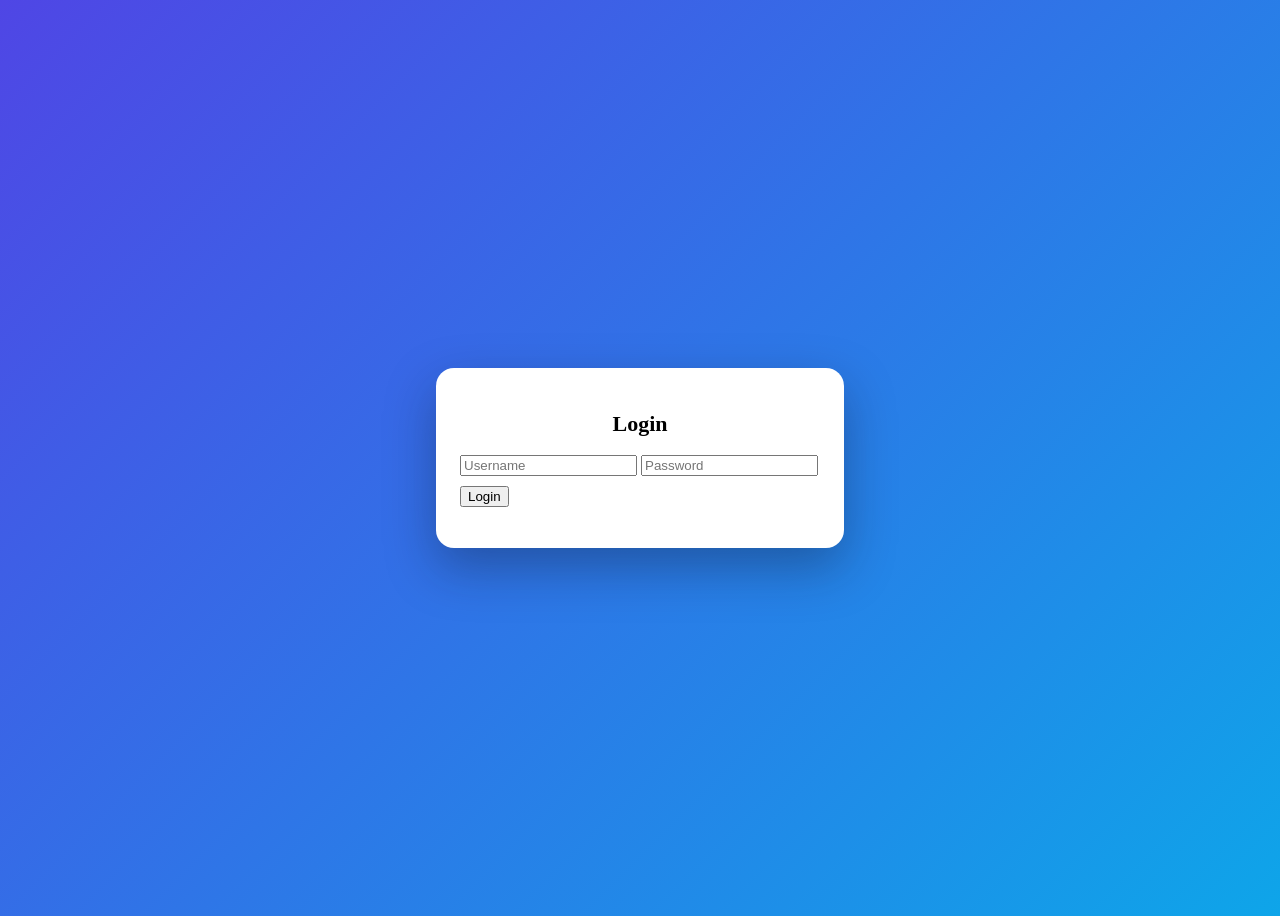
==== commit 1df41068: "this is my final code" ====
--- a/frontend/index.html
+++ b/frontend/index.html
@@ -1,4 +1,28 @@
 <!DOCTYPE html>
+<html>
+<head>
+    <meta charset="UTF-8" />
+    <title>NeoBank</title>
+    <script>
+        // simple check
+        const token = localStorage.getItem("token");
+        if (token) {
+            window.location.href = "./pages/dashboard.html";
+        } else {
+            window.location.href = "./pages/login.html";
+        }
+    </script>
+</head>
+<body></body>
+</html>
+
+
+
+
+
+
+
+<!-- <!DOCTYPE html>
 <html lang="en">
 <head>
     <meta charset="UTF-8">
@@ -517,7 +541,6 @@
 </head>
 <body>
     <div class="app-container">
-        <!-- Login Screen -->
         <div id="login-screen" class="login-screen">
             <div class="login-card">
                 <div class="login-header">
@@ -540,7 +563,6 @@
             </div>
         </div>
 
-        <!-- Main App -->
         <div id="main-app" style="display: none; width: 100%; flex-direction: row;">
             <div class="sidebar">
                 <div class="logo">
@@ -591,7 +613,6 @@
             </div>
 
             <div class="main-content">
-                <!-- Voice Assistant Page (NEW) -->
                 <div class="page active" id="page-voice-assistant">
                     <div class="page-header">
                         <h1>🎤 AI Voice Assistant</h1>
@@ -633,7 +654,6 @@
                     </div>
                 </div>
 
-                <!-- Dashboard Page -->
                 <div class="page" id="page-dashboard">
                     <div class="page-header">
                         <h1>Dashboard</h1>
@@ -663,7 +683,6 @@
                     </div>
                 </div>
 
-                <!-- Accounts Page -->
                 <div class="page" id="page-accounts">
                     <div class="page-header">
                         <h1>My Accounts</h1>
@@ -672,7 +691,6 @@
                     <div class="accounts-grid" id="accounts-list"></div>
                 </div>
 
-                <!-- Transfer Page -->
                 <div class="page" id="page-transfer">
                     <div class="page-header">
                         <h1>Transfer Money</h1>
@@ -694,7 +712,6 @@
                     </div>
                 </div>
 
-                <!-- Transactions Page -->
                 <div class="page" id="page-transactions">
                     <div class="page-header">
                         <h1>Transaction History</h1>
@@ -716,7 +733,6 @@
                     </div>
                 </div>
 
-                <!-- Voice Setup Page -->
                 <div class="page" id="page-voice-setup">
                     <div class="page-header">
                         <h1>Voice Authentication Setup</h1>
@@ -765,7 +781,6 @@
         </div>
     </div>
 
-    <!-- Security Modal -->
     <div class="modal" id="security-modal">
         <div class="modal-content">
             <h2 style="margin-bottom: 24px;">Security Verification</h2>
@@ -1447,4 +1462,4 @@
         }
     </script>
 </body>
-</html>+</html> -->
